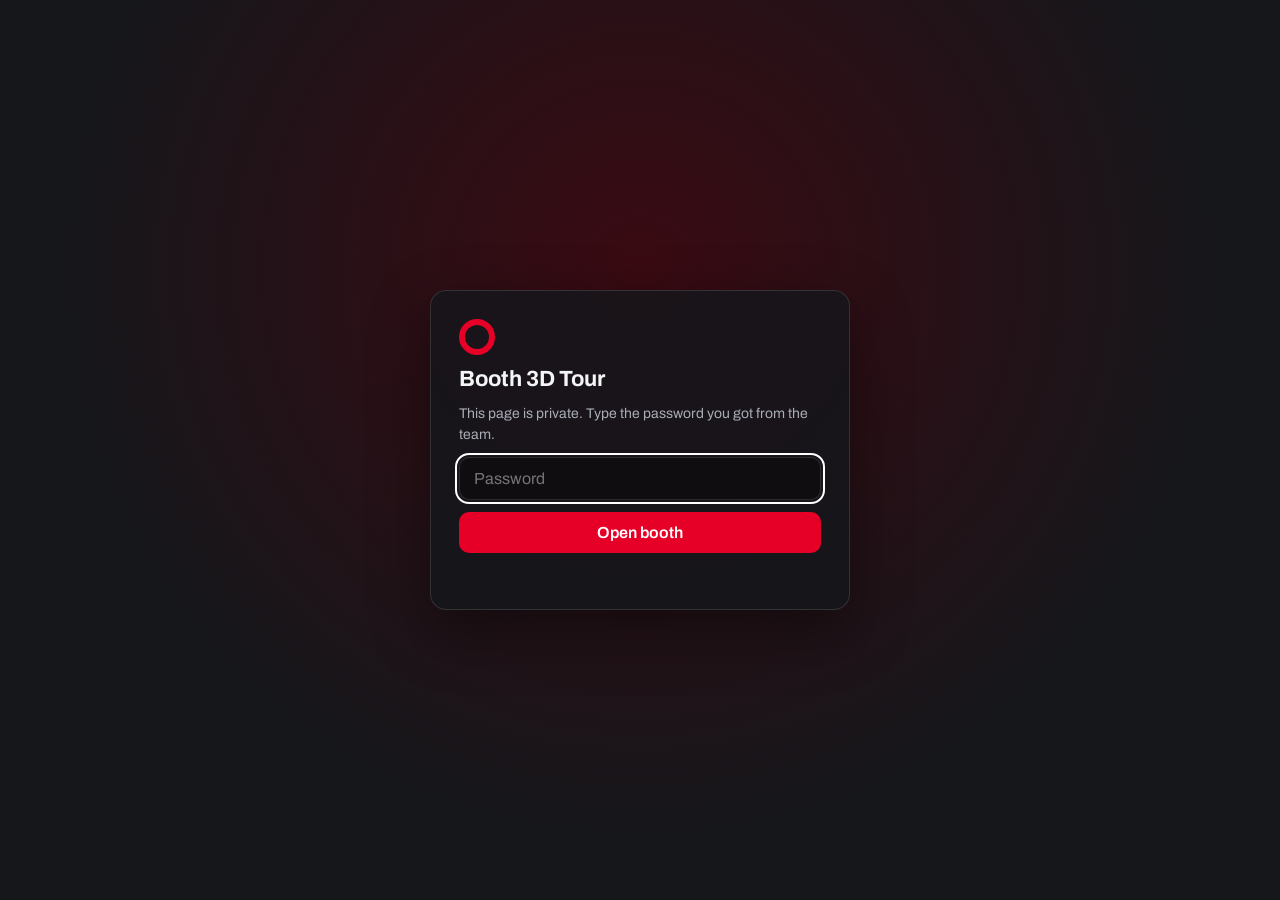
==== index.html @ 2f08b1e5 "Editor: minimalist redesign - Sticky top bar with Preview / Download / Publish and inline status - S" ====
<!doctype html>
<html lang="en">
<head>
  <meta charset="utf-8">
  <meta name="viewport" content="width=device-width, initial-scale=1, maximum-scale=1, viewport-fit=cover">
  <meta name="robots" content="noindex, nofollow, noarchive">
  <meta name="referrer" content="no-referrer">
  <title>Booth 3D</title>
  <link rel="preconnect" href="https://fonts.googleapis.com">
  <link rel="preconnect" href="https://fonts.gstatic.com" crossorigin>
  <link rel="stylesheet" href="https://fonts.googleapis.com/css2?family=Archivo:wdth,wght@62..125,100..900&family=Noto+Sans+TC:wght@400;500;600;700;800&display=swap">
  <link rel="stylesheet" href="css/style.css?v=20261124080142">
  <script type="importmap">
    {
      "imports": {
        "three": "./vendor/three.module.min.js",
        "./js/anchors.js": "./js/anchors.js?v=20261124080142",
        "./js/app.js": "./js/app.js?v=20261124080142",
        "./js/controls.js": "./js/controls.js?v=20261124080142",
        "./js/crypto.js": "./js/crypto.js?v=20261124080142",
        "./js/editor.js": "./js/editor.js?v=20261124080142",
        "./js/models.js": "./js/models.js?v=20261124080142",
        "./js/scene.js": "./js/scene.js?v=20261124080142",
        "./js/textures.js": "./js/textures.js?v=20261124080142"
      }
    }
  </script>
</head>
<body>
  <div id="stage"></div>

  <!-- Password screen -->
  <section id="lock" class="overlay" hidden>
    <form id="lock-form" class="card" autocomplete="on">
      <div class="logo-dot" aria-hidden="true"></div>
      <h1>Booth 3D Tour</h1>
      <p class="muted">This page is private. Type the password you got from the team.</p>
      <input type="text" name="username" value="booth" autocomplete="username" hidden>
      <label for="pw" class="sr">Password</label>
      <input id="pw" type="password" placeholder="Password" autocomplete="current-password" required>
      <button type="submit">Open booth</button>
      <p id="lock-error" class="error" role="alert"></p>
    </form>
  </section>

  <div id="loading" class="overlay" hidden><div class="spinner" aria-label="Loading"></div></div>

  <!-- Start / pause screen (desktop) -->
  <section id="start" class="overlay dim" hidden>
    <div class="card">
      <h1 id="start-title"></h1>
      <p id="start-sub" class="muted"></p>
      <ul class="keys">
        <li><kbd>W</kbd><kbd>A</kbd><kbd>S</kbd><kbd>D</kbd> or arrows: walk</li>
        <li>Mouse: look around · <kbd>Shift</kbd>: run</li>
        <li>Point at a product and click to see its details</li>
        <li><kbd>P</kbd>: product list · <kbd>Esc</kbd>: pause</li>
      </ul>
      <button id="start-btn" type="button">Click to enter the booth</button>
      <button id="start-list" type="button" class="ghost">Product list</button>
    </div>
  </section>

  <!-- HUD -->
  <div id="hud" hidden>
    <div id="hud-info">
      <div id="hud-title"></div>
      <div id="hud-sub"></div>
      <div id="preview-badge" hidden>PREVIEW (not saved)</div>
    </div>
    <button id="list-btn" type="button">☰ Products</button>
    <div id="hint"></div>
  </div>
  <div id="crosshair" hidden></div>
  <div id="tooltip" hidden></div>

  <div id="joystick" hidden><div class="knob"></div></div>

  <!-- Product list -->
  <aside id="drawer" hidden>
    <header>
      <h2>Products</h2>
      <button id="drawer-close" type="button" class="icon" aria-label="Close">✕</button>
    </header>
    <ul id="product-list"></ul>
  </aside>

  <!-- Product detail -->
  <aside id="panel" hidden role="dialog" aria-labelledby="p-en">
    <button id="panel-close" type="button" class="icon" aria-label="Close">✕</button>
    <span id="p-bu" class="chip"></span>
    <h2 id="p-en"></h2>
    <p id="p-zh" class="zh"></p>
    <div id="p-desc"></div>
    <div class="p-actions">
      <a id="p-link" target="_blank" rel="noopener noreferrer">Product page ↗</a>
      <button id="p-contact" type="button">Contact sales</button>
    </div>
  </aside>

  <!-- Virtual business card (Contact sales) -->
  <div id="card-overlay" class="overlay dim" hidden>
    <div class="bizcard" role="dialog" aria-modal="true" aria-labelledby="c-name-en">
      <button id="card-close" type="button" class="icon" aria-label="Close">✕</button>
      <div class="bc-brand" id="c-brand"></div>
      <div class="bc-person">
        <div class="bc-name"><span id="c-name-en"></span> <span id="c-name-zh" class="zh"></span></div>
        <div class="bc-title"><span id="c-title-en"></span> <span id="c-title-zh"></span></div>
      </div>
      <dl class="bc-info">
        <div id="c-mobile-row"><dt>Mobile</dt><dd id="c-mobile"></dd></div>
        <div id="c-email-row"><dt>Email</dt><dd id="c-email"></dd></div>
      </dl>
      <div class="bc-company" id="c-company"></div>
    </div>
  </div>

  <noscript>This page needs JavaScript and WebGL.</noscript>
  <script type="module" src="js/app.js?v=20261124080142"></script>
</body>
</html>
---- css/style.css ----
:root {
  --red: #e60027;
  --red-dark: #b8001f;
  --ink: #f4f5f7;
  --muted: #a9adb6;
  --glass: rgba(20, 22, 27, 0.82);
  --line: rgba(255, 255, 255, 0.12);
  --font: "Archivo", "Noto Sans TC", "Helvetica Neue", Arial, "PingFang TC", "Microsoft JhengHei", sans-serif;
}
* { box-sizing: border-box; }
html, body { margin: 0; height: 100%; overflow: hidden; background: #15171b; color: var(--ink); font-family: var(--font); }
body { -webkit-tap-highlight-color: transparent; }
[hidden] { display: none !important; }
#stage, #stage canvas { position: fixed; inset: 0; width: 100%; height: 100%; display: block; touch-action: none; outline: none; }
.sr { position: absolute; width: 1px; height: 1px; overflow: hidden; clip: rect(0 0 0 0); }

button, input { font: inherit; }
button {
  cursor: pointer; border: 0; border-radius: 10px; padding: 12px 18px;
  background: var(--red); color: #fff; font-weight: 600;
}
button:hover { background: var(--red-dark); }
button:disabled { opacity: 0.6; cursor: wait; }
button.ghost { background: transparent; color: var(--ink); border: 1px solid var(--line); }
button.ghost:hover { background: rgba(255, 255, 255, 0.06); }
button.icon { background: transparent; color: var(--muted); padding: 6px 10px; font-size: 18px; }
button.icon:hover { color: var(--ink); background: rgba(255, 255, 255, 0.08); }
button:focus-visible, input:focus-visible, a:focus-visible { outline: 2px solid #fff; outline-offset: 2px; }

.overlay { position: fixed; inset: 0; display: grid; place-items: center; padding: 16px; z-index: 20; }
.overlay.dim { background: rgba(10, 11, 14, 0.55); backdrop-filter: blur(3px); }
#lock { background: radial-gradient(ellipse at 50% 30%, #3a0a12 0%, #15171b 65%); }
.card {
  width: min(420px, 100%); background: var(--glass); border: 1px solid var(--line); border-radius: 16px;
  padding: 28px; display: flex; flex-direction: column; gap: 12px; box-shadow: 0 20px 60px rgba(0, 0, 0, 0.45);
}
.card h1 { margin: 0; font-size: 22px; }
.muted { color: var(--muted); margin: 0; font-size: 14px; line-height: 1.5; }
.logo-dot { width: 36px; height: 36px; border-radius: 50%; border: 6px solid var(--red); }
#pw { padding: 12px 14px; border-radius: 10px; border: 1px solid var(--line); background: rgba(0, 0, 0, 0.35); color: var(--ink); }
.error { color: #ff8a98; min-height: 1.2em; margin: 0; font-size: 14px; }
.keys { list-style: none; padding: 0; margin: 4px 0 8px; display: grid; gap: 8px; color: var(--muted); font-size: 14px; }
kbd { display: inline-block; min-width: 22px; padding: 1px 6px; margin-right: 3px; border-radius: 5px; border: 1px solid var(--line); background: rgba(255, 255, 255, 0.07); color: var(--ink); font-size: 12px; text-align: center; }

.spinner { width: 42px; height: 42px; border-radius: 50%; border: 4px solid rgba(255, 255, 255, 0.15); border-top-color: var(--red); animation: spin 0.9s linear infinite; }
@keyframes spin { to { transform: rotate(360deg); } }

#hud { position: fixed; inset: 0; pointer-events: none; z-index: 10; }
#hud-info { position: absolute; top: max(14px, env(safe-area-inset-top)); left: 16px; max-width: calc(100% - 170px); text-shadow: 0 1px 3px rgba(0, 0, 0, 0.7); }
#hud-title { font-weight: 700; font-size: 16px; }
#hud-sub { font-size: 12px; color: #d6d8dc; margin-top: 2px; }
#preview-badge { margin-top: 6px; display: inline-block; font-size: 11px; font-weight: 700; padding: 3px 8px; border-radius: 6px; background: #f2b705; color: #111; }
#list-btn { position: absolute; top: max(12px, env(safe-area-inset-top)); right: 16px; pointer-events: auto; background: var(--glass); border: 1px solid var(--line); padding: 10px 14px; }
#list-btn:hover { background: rgba(40, 42, 48, 0.9); }
#hint { position: absolute; bottom: max(14px, env(safe-area-inset-bottom)); left: 50%; transform: translateX(-50%); font-size: 12px; color: #d6d8dc; background: rgba(0, 0, 0, 0.4); padding: 6px 12px; border-radius: 20px; white-space: nowrap; max-width: calc(100% - 32px); overflow: hidden; text-overflow: ellipsis; }
body.touch #hint { left: 160px; right: 12px; transform: none; white-space: normal; text-align: left; border-radius: 12px; bottom: max(24px, env(safe-area-inset-bottom)); }

#crosshair { position: fixed; left: 50%; top: 50%; width: 8px; height: 8px; margin: -4px 0 0 -4px; border-radius: 50%; background: #fff; box-shadow: 0 0 0 2px rgba(0, 0, 0, 0.45); z-index: 11; pointer-events: none; }
#tooltip { position: fixed; transform: translateX(-50%); z-index: 12; pointer-events: none; background: var(--red); color: #fff; font-size: 13px; font-weight: 600; padding: 6px 10px; border-radius: 8px; max-width: 320px; text-align: center; }
#tooltip::after { content: " · click"; font-weight: 400; opacity: 0.85; }

#joystick { position: fixed; left: 24px; bottom: max(24px, env(safe-area-inset-bottom)); width: 120px; height: 120px; border-radius: 50%; background: rgba(255, 255, 255, 0.1); border: 1px solid rgba(255, 255, 255, 0.25); z-index: 15; touch-action: none; }
#joystick .knob { position: absolute; left: 50%; top: 50%; width: 52px; height: 52px; margin: -26px 0 0 -26px; border-radius: 50%; background: rgba(255, 255, 255, 0.55); }

#drawer, #panel {
  position: fixed; z-index: 30; background: var(--glass); border: 1px solid var(--line);
  backdrop-filter: blur(8px); box-shadow: 0 20px 60px rgba(0, 0, 0, 0.5);
}
#drawer { top: 12px; right: 12px; bottom: 12px; width: min(380px, calc(100% - 24px)); border-radius: 16px; display: flex; flex-direction: column; }
#drawer header { display: flex; align-items: center; justify-content: space-between; padding: 14px 14px 8px 20px; border-bottom: 1px solid var(--line); }
#drawer h2 { margin: 0; font-size: 18px; }
#product-list { list-style: none; margin: 0; padding: 8px; overflow: auto; }
#product-list button { width: 100%; text-align: left; background: transparent; color: var(--ink); padding: 10px 12px; display: flex; flex-direction: column; gap: 2px; font-weight: 600; border-radius: 10px; }
#product-list button:hover { background: rgba(255, 255, 255, 0.07); }
#product-list .zh { font-weight: 400; font-size: 13px; color: var(--muted); }

#panel { right: 16px; top: 50%; transform: translateY(-50%); width: min(420px, calc(100% - 32px)); max-height: calc(100% - 32px); overflow: auto; border-radius: 16px; padding: 24px; border-top: 4px solid var(--red); }
#panel-close { position: absolute; top: 10px; right: 10px; }
#panel h2 { margin: 10px 32px 4px 0; font-size: 21px; line-height: 1.3; }
#panel .zh { margin: 0 0 14px; color: #d6d8dc; font-size: 15px; }
.chip { --chip: #ff8a98; display: inline-block; font-size: 12px; font-weight: 700; letter-spacing: 0.06em; padding: 3px 9px; border-radius: 6px; color: var(--chip); background: color-mix(in srgb, var(--chip) 18%, transparent); border: 1px solid color-mix(in srgb, var(--chip) 45%, transparent); }
#p-desc { font-size: 14px; line-height: 1.6; color: #e3e5e9; border-top: 1px solid var(--line); padding-top: 12px; }
#p-desc p { margin: 0 0 6px; }
#p-desc.empty { color: var(--muted); font-style: italic; }
#panel .p-actions { display: flex; flex-wrap: wrap; gap: 10px; margin-top: 14px; }
#p-contact { color: #fff; background: transparent; padding: 9px 14px; border-radius: 10px; font-weight: 600; font-size: 14px; border: 1px solid rgba(255, 255, 255, 0.45); }
#p-contact:hover { background: rgba(255, 255, 255, 0.1); border-color: #fff; }

/* Virtual business card */
#card-overlay { z-index: 40; }
.bizcard {
  position: relative; width: min(460px, 100%); aspect-ratio: 1.75; min-height: 250px;
  background: linear-gradient(135deg, #ffffff 0%, #ffffff 62%, #fbe9ec 100%); color: #1d1f24;
  border-radius: 14px; padding: 26px 28px 22px 34px; box-shadow: 0 24px 70px rgba(0, 0, 0, 0.55);
  display: flex; flex-direction: column; justify-content: center; overflow: hidden;
}
.bizcard::before { content: ""; position: absolute; left: 0; top: 0; bottom: 0; width: 8px; background: var(--red); }
.bizcard #card-close { position: absolute; top: 8px; right: 8px; color: #6b7079; }
.bizcard #card-close:hover { color: #1d1f24; background: rgba(0, 0, 0, 0.06); }
.bc-brand { color: var(--red); font-weight: 800; font-stretch: 125%; font-size: 18px; letter-spacing: 0.01em; }
.bc-brand { margin-bottom: 18px; }
.bc-person { margin-top: 0; }
.bc-name { font-size: 22px; font-weight: 700; line-height: 1.25; }
.bc-name .zh { font-weight: 600; margin-left: 4px; }
.bc-title { font-size: 14px; color: #4a4f58; margin-top: 2px; }
.bc-info { margin: 14px 0 0; display: grid; gap: 4px; font-size: 14px; }
.bc-info > div { display: flex; gap: 10px; }
.bc-info dt { width: 52px; color: #8a8f98; font-size: 12px; padding-top: 2px; }
.bc-info dd { margin: 0; user-select: all; word-break: break-all; }
.bc-company { margin-top: 12px; font-size: 11px; color: #8a8f98; letter-spacing: 0.04em; }
#p-link { display: inline-block; color: #fff; background: var(--red); text-decoration: none; padding: 10px 14px; border-radius: 10px; font-weight: 600; font-size: 14px; }
#p-link:hover { background: var(--red-dark); }

@media (max-width: 640px) {
  #panel { left: 12px; right: 12px; width: auto; top: auto; bottom: 12px; transform: none; max-height: 60%; }
  #hud-title { font-size: 14px; }
}
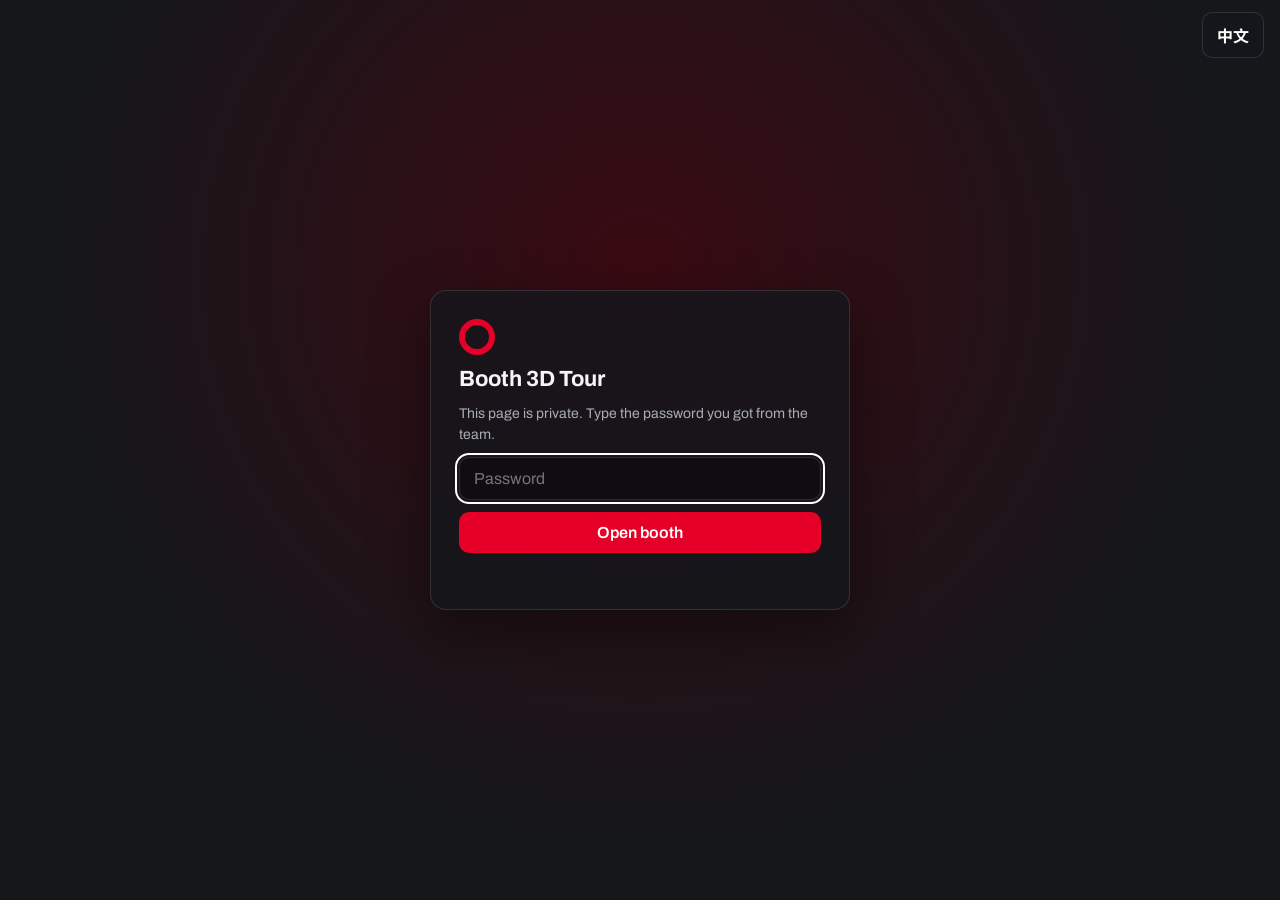
==== commit abc5ecac: "Add an EN / Chinese language switch for screens and panels - js/i18n.js: UI strings in English and T" ====
--- a/index.html
+++ b/index.html
@@ -9,19 +9,21 @@
   <link rel="preconnect" href="https://fonts.googleapis.com">
   <link rel="preconnect" href="https://fonts.gstatic.com" crossorigin>
   <link rel="stylesheet" href="https://fonts.googleapis.com/css2?family=Archivo:wdth,wght@62..125,100..900&family=Noto+Sans+TC:wght@400;500;600;700;800&display=swap">
-  <link rel="stylesheet" href="css/style.css?v=20261124080142">
+  <link rel="stylesheet" href="css/style.css?v=20261124084846">
   <script type="importmap">
     {
       "imports": {
         "three": "./vendor/three.module.min.js",
-        "./js/anchors.js": "./js/anchors.js?v=20261124080142",
-        "./js/app.js": "./js/app.js?v=20261124080142",
-        "./js/controls.js": "./js/controls.js?v=20261124080142",
-        "./js/crypto.js": "./js/crypto.js?v=20261124080142",
-        "./js/editor.js": "./js/editor.js?v=20261124080142",
-        "./js/models.js": "./js/models.js?v=20261124080142",
-        "./js/scene.js": "./js/scene.js?v=20261124080142",
-        "./js/textures.js": "./js/textures.js?v=20261124080142"
+        "./js/anchors.js": "./js/anchors.js?v=20261124084846",
+        "./js/app.js": "./js/app.js?v=20261124084846",
+        "./js/bu.js": "./js/bu.js?v=20261124084846",
+        "./js/controls.js": "./js/controls.js?v=20261124084846",
+        "./js/crypto.js": "./js/crypto.js?v=20261124084846",
+        "./js/editor.js": "./js/editor.js?v=20261124084846",
+        "./js/i18n.js": "./js/i18n.js?v=20261124084846",
+        "./js/models.js": "./js/models.js?v=20261124084846",
+        "./js/scene.js": "./js/scene.js?v=20261124084846",
+        "./js/textures.js": "./js/textures.js?v=20261124084846"
       }
     }
   </script>
@@ -33,17 +35,17 @@
   <section id="lock" class="overlay" hidden>
     <form id="lock-form" class="card" autocomplete="on">
       <div class="logo-dot" aria-hidden="true"></div>
-      <h1>Booth 3D Tour</h1>
-      <p class="muted">This page is private. Type the password you got from the team.</p>
+      <h1 data-i18n="title">Booth 3D Tour</h1>
+      <p class="muted" data-i18n="lockText">This page is private. Type the password you got from the team.</p>
       <input type="text" name="username" value="booth" autocomplete="username" hidden>
-      <label for="pw" class="sr">Password</label>
-      <input id="pw" type="password" placeholder="Password" autocomplete="current-password" required>
-      <button type="submit">Open booth</button>
+      <label for="pw" class="sr" data-i18n="password">Password</label>
+      <input id="pw" type="password" placeholder="Password" data-i18n-attr="placeholder:password" autocomplete="current-password" required>
+      <button type="submit" data-i18n="open">Open booth</button>
       <p id="lock-error" class="error" role="alert"></p>
     </form>
   </section>
 
-  <div id="loading" class="overlay" hidden><div class="spinner" aria-label="Loading"></div></div>
+  <div id="loading" class="overlay" hidden><div class="spinner" aria-label="Loading" data-i18n-attr="aria-label:loading"></div></div>
 
   <!-- Start / pause screen (desktop) -->
   <section id="start" class="overlay dim" hidden>
@@ -51,13 +53,13 @@
       <h1 id="start-title"></h1>
       <p id="start-sub" class="muted"></p>
       <ul class="keys">
-        <li><kbd>W</kbd><kbd>A</kbd><kbd>S</kbd><kbd>D</kbd> or arrows: walk</li>
-        <li>Mouse: look around · <kbd>Shift</kbd>: run</li>
-        <li>Point at a product and click to see its details</li>
-        <li><kbd>P</kbd>: product list · <kbd>Esc</kbd>: pause</li>
+        <li data-i18n-html="keyWalk"></li>
+        <li data-i18n-html="keyLook"></li>
+        <li data-i18n="keyClick"></li>
+        <li data-i18n-html="keyList"></li>
       </ul>
-      <button id="start-btn" type="button">Click to enter the booth</button>
-      <button id="start-list" type="button" class="ghost">Product list</button>
+      <button id="start-btn" type="button" data-i18n="enter">Click to enter the booth</button>
+      <button id="start-list" type="button" class="ghost" data-i18n="productList">Product list</button>
     </div>
   </section>
 
@@ -66,10 +68,13 @@
     <div id="hud-info">
       <div id="hud-title"></div>
       <div id="hud-sub"></div>
-      <div id="preview-badge" hidden>PREVIEW (not saved)</div>
+      <div id="preview-badge" hidden data-i18n="preview">PREVIEW (not saved)</div>
     </div>
-    <button id="list-btn" type="button">☰ Products</button>
     <div id="hint"></div>
+  </div>
+  <div id="top-actions">
+    <button id="list-btn" type="button" hidden title="Product list (P)" aria-keyshortcuts="P" data-i18n-attr="title:productListKey"><span data-i18n="productsBtn">☰ Products</span><kbd class="key-hint" aria-hidden="true">P</kbd></button>
+    <button id="lang-btn" type="button" data-i18n="langBtn" data-i18n-attr="aria-label:langBtnLabel,title:langBtnLabel">中文</button>
   </div>
   <div id="crosshair" hidden></div>
   <div id="tooltip" hidden></div>
@@ -79,43 +84,43 @@
   <!-- Product list -->
   <aside id="drawer" hidden>
     <header>
-      <h2>Products</h2>
-      <button id="drawer-close" type="button" class="icon" aria-label="Close">✕</button>
+      <h2 data-i18n="products">Products</h2>
+      <button id="drawer-close" type="button" class="icon" aria-label="Close" data-i18n-attr="aria-label:close">✕</button>
     </header>
     <ul id="product-list"></ul>
   </aside>
 
   <!-- Product detail -->
   <aside id="panel" hidden role="dialog" aria-labelledby="p-en">
-    <button id="panel-close" type="button" class="icon" aria-label="Close">✕</button>
+    <button id="panel-close" type="button" class="icon" aria-label="Close" data-i18n-attr="aria-label:close">✕</button>
     <span id="p-bu" class="chip"></span>
     <h2 id="p-en"></h2>
     <p id="p-zh" class="zh"></p>
     <div id="p-desc"></div>
     <div class="p-actions">
-      <a id="p-link" target="_blank" rel="noopener noreferrer">Product page ↗</a>
-      <button id="p-contact" type="button">Contact sales</button>
+      <a id="p-link" target="_blank" rel="noopener noreferrer" data-i18n="productPage">Product page ↗</a>
+      <button id="p-contact" type="button" data-i18n="contact">Contact sales</button>
     </div>
   </aside>
 
   <!-- Virtual business card (Contact sales) -->
   <div id="card-overlay" class="overlay dim" hidden>
     <div class="bizcard" role="dialog" aria-modal="true" aria-labelledby="c-name-en">
-      <button id="card-close" type="button" class="icon" aria-label="Close">✕</button>
+      <button id="card-close" type="button" class="icon" aria-label="Close" data-i18n-attr="aria-label:close">✕</button>
       <div class="bc-brand" id="c-brand"></div>
       <div class="bc-person">
         <div class="bc-name"><span id="c-name-en"></span> <span id="c-name-zh" class="zh"></span></div>
         <div class="bc-title"><span id="c-title-en"></span> <span id="c-title-zh"></span></div>
       </div>
       <dl class="bc-info">
-        <div id="c-mobile-row"><dt>Mobile</dt><dd id="c-mobile"></dd></div>
-        <div id="c-email-row"><dt>Email</dt><dd id="c-email"></dd></div>
+        <div id="c-mobile-row"><dt data-i18n="mobile">Mobile</dt><dd id="c-mobile"></dd></div>
+        <div id="c-email-row"><dt data-i18n="email">Email</dt><dd id="c-email"></dd></div>
       </dl>
       <div class="bc-company" id="c-company"></div>
     </div>
   </div>
 
   <noscript>This page needs JavaScript and WebGL.</noscript>
-  <script type="module" src="js/app.js?v=20261124080142"></script>
+  <script type="module" src="js/app.js?v=20261124084846"></script>
 </body>
 </html>
--- a/css/style.css
+++ b/css/style.css
@@ -46,18 +46,24 @@
 @keyframes spin { to { transform: rotate(360deg); } }
 
 #hud { position: fixed; inset: 0; pointer-events: none; z-index: 10; }
-#hud-info { position: absolute; top: max(14px, env(safe-area-inset-top)); left: 16px; max-width: calc(100% - 170px); text-shadow: 0 1px 3px rgba(0, 0, 0, 0.7); }
+#hud-info { position: absolute; top: max(14px, env(safe-area-inset-top)); left: 16px; max-width: calc(100% - 240px); text-shadow: 0 1px 3px rgba(0, 0, 0, 0.7); }
 #hud-title { font-weight: 700; font-size: 16px; }
 #hud-sub { font-size: 12px; color: #d6d8dc; margin-top: 2px; }
 #preview-badge { margin-top: 6px; display: inline-block; font-size: 11px; font-weight: 700; padding: 3px 8px; border-radius: 6px; background: #f2b705; color: #111; }
-#list-btn { position: absolute; top: max(12px, env(safe-area-inset-top)); right: 16px; pointer-events: auto; background: var(--glass); border: 1px solid var(--line); padding: 10px 14px; }
+#top-actions { position: fixed; top: max(12px, env(safe-area-inset-top)); right: 16px; z-index: 25; display: flex; gap: 8px; }
+#list-btn, #lang-btn { background: var(--glass); border: 1px solid var(--line); padding: 10px 14px; }
+#lang-btn { min-width: 52px; font-weight: 700; }
+#lang-btn:hover { background: rgba(40, 42, 48, 0.9); }
 #list-btn:hover { background: rgba(40, 42, 48, 0.9); }
+#list-btn { display: inline-flex; align-items: center; gap: 10px; }
+#list-btn .key-hint { margin: 0; min-width: 22px; padding: 1px 6px; font-size: 12px; font-weight: 700; line-height: 18px; border-radius: 5px; background: rgba(255, 255, 255, 0.14); border-color: rgba(255, 255, 255, 0.35); }
+body.touch #list-btn .key-hint { display: none; }
 #hint { position: absolute; bottom: max(14px, env(safe-area-inset-bottom)); left: 50%; transform: translateX(-50%); font-size: 12px; color: #d6d8dc; background: rgba(0, 0, 0, 0.4); padding: 6px 12px; border-radius: 20px; white-space: nowrap; max-width: calc(100% - 32px); overflow: hidden; text-overflow: ellipsis; }
 body.touch #hint { left: 160px; right: 12px; transform: none; white-space: normal; text-align: left; border-radius: 12px; bottom: max(24px, env(safe-area-inset-bottom)); }
 
 #crosshair { position: fixed; left: 50%; top: 50%; width: 8px; height: 8px; margin: -4px 0 0 -4px; border-radius: 50%; background: #fff; box-shadow: 0 0 0 2px rgba(0, 0, 0, 0.45); z-index: 11; pointer-events: none; }
 #tooltip { position: fixed; transform: translateX(-50%); z-index: 12; pointer-events: none; background: var(--red); color: #fff; font-size: 13px; font-weight: 600; padding: 6px 10px; border-radius: 8px; max-width: 320px; text-align: center; }
-#tooltip::after { content: " · click"; font-weight: 400; opacity: 0.85; }
+#tooltip::after { content: attr(data-suffix); font-weight: 400; opacity: 0.85; }
 
 #joystick { position: fixed; left: 24px; bottom: max(24px, env(safe-area-inset-bottom)); width: 120px; height: 120px; border-radius: 50%; background: rgba(255, 255, 255, 0.1); border: 1px solid rgba(255, 255, 255, 0.25); z-index: 15; touch-action: none; }
 #joystick .knob { position: absolute; left: 50%; top: 50%; width: 52px; height: 52px; margin: -26px 0 0 -26px; border-radius: 50%; background: rgba(255, 255, 255, 0.55); }
@@ -69,9 +75,14 @@
 #drawer { top: 12px; right: 12px; bottom: 12px; width: min(380px, calc(100% - 24px)); border-radius: 16px; display: flex; flex-direction: column; }
 #drawer header { display: flex; align-items: center; justify-content: space-between; padding: 14px 14px 8px 20px; border-bottom: 1px solid var(--line); }
 #drawer h2 { margin: 0; font-size: 18px; }
-#product-list { list-style: none; margin: 0; padding: 8px; overflow: auto; }
-#product-list button { width: 100%; text-align: left; background: transparent; color: var(--ink); padding: 10px 12px; display: flex; flex-direction: column; gap: 2px; font-weight: 600; border-radius: 10px; }
-#product-list button:hover { background: rgba(255, 255, 255, 0.07); }
+#product-list { list-style: none; margin: 0; padding: 4px 10px 12px; overflow: auto; display: flex; flex-direction: column; gap: 6px; }
+#product-list .bu-head { --bu: #a9adb6; margin: 12px 4px 0; font-size: 12px; font-weight: 700; letter-spacing: 0.08em; color: var(--bu); display: flex; align-items: center; gap: 8px; }
+#product-list .bu-head::after { content: ""; flex: 1; height: 1px; background: color-mix(in srgb, var(--bu) 35%, transparent); }
+#product-list button {
+  --bu: #a9adb6; width: 100%; text-align: left; color: var(--ink); padding: 10px 12px 10px 14px; display: flex; flex-direction: column; gap: 2px; font-weight: 600; border-radius: 10px;
+  background: color-mix(in srgb, var(--bu) 14%, transparent); border-left: 3px solid var(--bu);
+}
+#product-list button:hover { background: color-mix(in srgb, var(--bu) 26%, transparent); }
 #product-list .zh { font-weight: 400; font-size: 13px; color: var(--muted); }
 
 #panel { right: 16px; top: 50%; transform: translateY(-50%); width: min(420px, calc(100% - 32px)); max-height: calc(100% - 32px); overflow: auto; border-radius: 16px; padding: 24px; border-top: 4px solid var(--red); }
